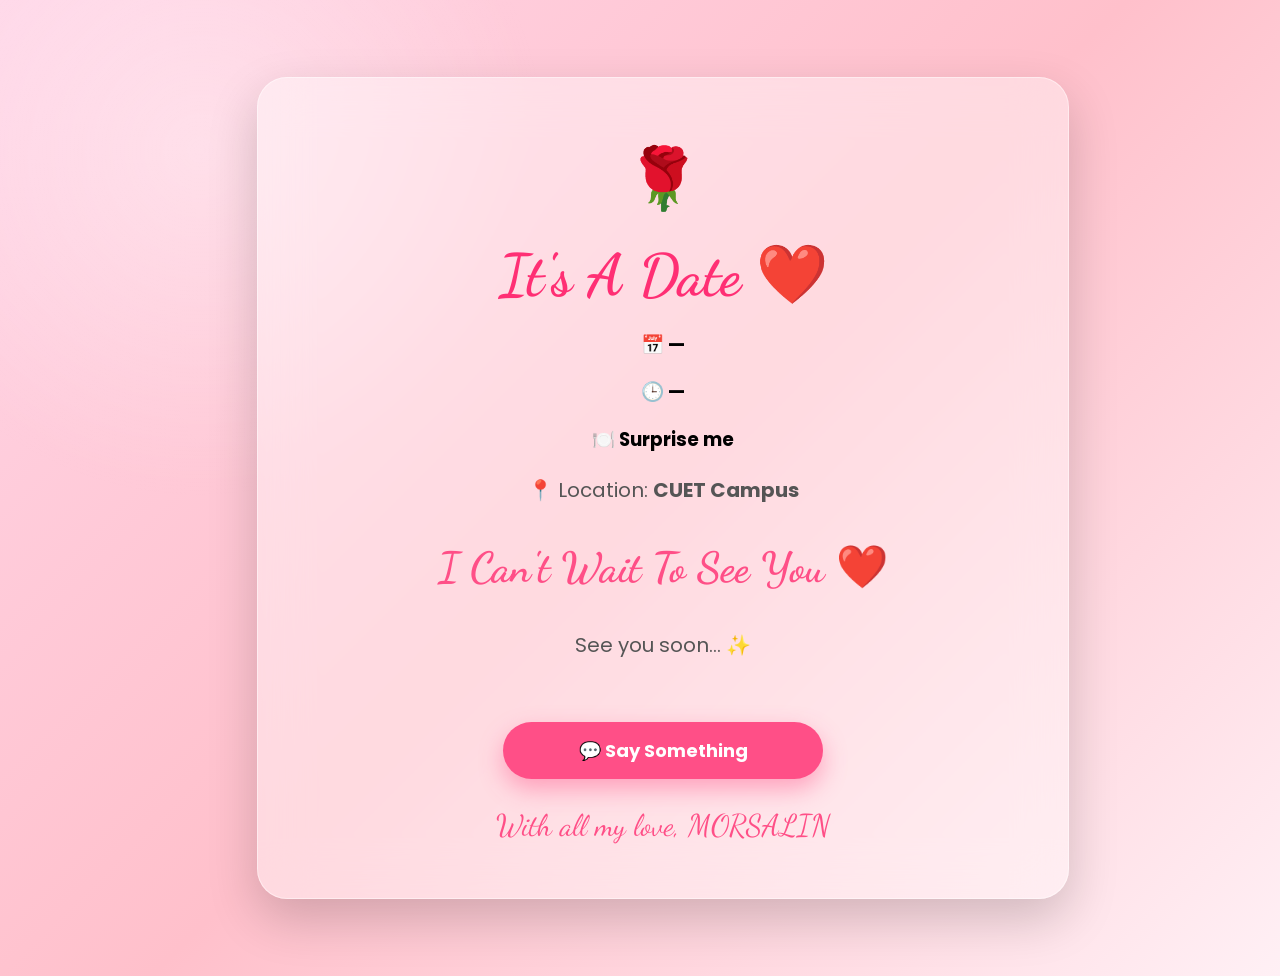
==== final.html @ 5079871b "Add initial HTML structure for date page" ====
<!DOCTYPE html>
<html lang="en">
<head>
<meta charset="UTF-8">
<meta name="viewport" content="width=device-width, initial-scale=1.0, user-scalable=yes">
<title>Our Date ❤️</title>
<link rel="stylesheet" href="style.css">
<link href="https://fonts.googleapis.com/css2?family=Dancing+Script:wght@700&family=Poppins:wght@300;400;600;700&display=swap" rel="stylesheet">
</head>
<body>

<audio id="bgMusic" loop>
  <source src="music/love.mp3" type="audio/mpeg">
</audio>

<div id="mainPage">
  <div class="card">
    <div style="font-size:60px;">🌹</div>
    <h1>It's A Date ❤️</h1>
    <div id="result"></div>
    <p class="location-line">📍 Location: <b>CUET Campus</b></p>
    <h2 style="color:#ff4f87;font-family:'Dancing Script',cursive;font-size:clamp(28px,6vw,42px);margin-top:20px;">
      I Can't Wait To See You ❤️
    </h2>
    <p>See you soon... ✨</p>

    <button class="yes" onclick="saySomething()" style="margin-top:25px; width:85%; max-width:320px;">💬 Say Something</button>

    <div class="signature">With all my love, MORSALIN</div>
  </div>
</div>

<script src="script.js"></script>
</body>
</html>
---- style.css ----
* =====================================================
   RESET
===================================================== */
*{
  margin:0;
  padding:0;
  box-sizing:border-box;
}

html,body{
  width:100%;
  min-height:100vh;
  min-height:100dvh;
}

body{
  font-family:'Poppins',sans-serif;
  background:linear-gradient(135deg,#ffd6e8,#ffc0cb,#fff0f5);
  overflow-x:hidden;
  overflow-y:auto;
  -webkit-tap-highlight-color:transparent;
}

/* =====================================================
   MAIN PAGE
===================================================== */
#mainPage{
  width:100%;
  min-height:100vh;
  min-height:100dvh;
  display:flex;
  justify-content:center;
  align-items:center;
  padding:30px 15px;
}

/* =====================================================
   CARD
===================================================== */
.card{
  width:700px;
  max-width:94%;
  background:rgba(255,255,255,.4);
  backdrop-filter:blur(25px);
  -webkit-backdrop-filter:blur(25px);
  border:1px solid rgba(255,255,255,.45);
  border-radius:30px;
  padding:55px;
  text-align:center;
  box-shadow:0 20px 50px rgba(0,0,0,.18);
  animation:fadeUp .8s;
  transition:.4s;
}

@media(hover:hover){
  .card:hover{
    transform:translateY(-6px);
    box-shadow:0 30px 70px rgba(0,0,0,.22);
  }
}

/* =====================================================
   FLOWER / TITLE / TEXT
===================================================== */
.flower{
  font-size:60px;
  animation:rotateFlower 6s linear infinite;
}

@keyframes rotateFlower{
  0%{transform:rotate(0deg);}
  100%{transform:rotate(360deg);}
}

h1{
  font-family:'Dancing Script',cursive;
  font-size:clamp(32px,7vw,58px);
  color:#ff2f74;
  margin:18px 0;
  line-height:1.2;
}

.card p{
  font-size:clamp(15px,3.2vw,20px);
  line-height:1.7;
  color:#555;
  margin-bottom:35px;
}

/* =====================================================
   BUTTONS
===================================================== */
.buttons{
  display:flex;
  justify-content:center;
  gap:20px;
  flex-wrap:wrap;
}

button{
  padding:15px 40px;
  border:none;
  border-radius:50px;
  cursor:pointer;
  font-size:18px;
  font-weight:bold;
  font-family:inherit;
  transition:.3s;
  min-height:48px;
}

button:active{
  transform:scale(.95);
}

.yes{
  background:#ff4f87;
  color:#fff;
  box-shadow:0 10px 25px rgba(255,79,135,.45);
  animation:pulse 1.6s infinite;
}

@media(hover:hover){
  .yes:hover{transform:translateY(-4px) scale(1.05);}
}

@keyframes pulse{
  0%,100%{box-shadow:0 0 0 rgba(255,79,135,.4);}
  50%{box-shadow:0 0 25px rgba(255,79,135,.7);}
}

.no{
  background:#fff;
  color:#ff4f87;
  border:2px solid #ffd3e2;
}

@media(hover:hover){
  .no:hover{background:#ffe8f0;transform:scale(1.04);}
}

/* =====================================================
   SECRET FLOWER / HINT
===================================================== */
.secretFlower{
  margin-top:30px;
  font-size:32px;
  cursor:pointer;
  transition:.35s;
  display:inline-block;
}

.secretFlower:active,
.secretFlower:hover{
  transform:scale(1.3);
}

.hint{
  margin-top:25px;
  color:#888;
  font-size:14px;
  letter-spacing:1px;
}

/* =====================================================
   ENVELOPE / LOADING SCREEN
===================================================== */
#loading{
  position:fixed;
  inset:0;
  display:flex;
  justify-content:center;
  align-items:center;
  background:linear-gradient(135deg,#ffd6e8,#ffc0cb,#fff0f5);
  z-index:9999;
  transition:opacity .8s ease, visibility .8s ease;
  padding:20px;
}

.envelope{
  width:280px;
  max-width:100%;
  height:190px;
  background:linear-gradient(145deg,#ff5f94,#ff7fb1);
  border-radius:18px;
  display:flex;
  justify-content:center;
  align-items:center;
  cursor:pointer;
  box-shadow:0 20px 45px rgba(0,0,0,.25);
  animation:floatEnvelope 3s ease-in-out infinite;
  transition:.35s;
}

.envelope:active,
.envelope:hover{
  transform:scale(1.06) rotate(-2deg);
}

.letter{
  text-align:center;
  color:#fff;
  padding:10px;
}

.letter h2{
  font-family:'Dancing Script',cursive;
  font-size:clamp(26px,6vw,38px);
  margin-top:8px;
}

.letter p{
  margin-top:6px;
  font-size:16px;
  opacity:.9;
}

@keyframes floatEnvelope{
  0%,100%{transform:translateY(0);}
  50%{transform:translateY(-14px);}
}

.hideLoading{
  opacity:0;
  visibility:hidden;
}

/* =====================================================
   MUSIC BUTTON
===================================================== */
#musicBtn{
  position:fixed;
  right:18px;
  bottom:18px;
  width:54px;
  height:54px;
  border:none;
  border-radius:50%;
  background:#ff4f87;
  color:#fff;
  font-size:24px;
  cursor:pointer;
  box-shadow:0 12px 25px rgba(0,0,0,.25);
  transition:.3s;
  z-index:999;
}

#musicBtn:active,
#musicBtn:hover{
  transform:scale(1.12) rotate(12deg);
}

/* =====================================================
   DATE / TIME PICKER PAGE
===================================================== */
.date-form{
  display:flex;
  flex-direction:column;
  gap:8px;
  text-align:left;
  margin-bottom:35px;
}

.date-form label{
  font-weight:600;
  color:#ff4f87;
  font-size:15px;
  margin-top:14px;
}

.date-form input[type="date"],
.date-form input[type="time"]{
  width:100%;
  padding:14px 16px;
  border-radius:14px;
  border:2px solid #ffc4d6;
  background:rgba(255,255,255,.85);
  color:#333;
  font-family:inherit;
  font-size:16px;
  min-height:50px;
  outline:none;
  transition:.25s;
  -webkit-appearance:none;
  appearance:none;
}

.date-form input[type="date"]:focus,
.date-form input[type="time"]:focus{
  border-color:#ff4f87;
  box-shadow:0 0 0 4px rgba(255,79,135,.15);
}

/* =====================================================
   FOOD PAGE
===================================================== */
.container{
  width:100%;
  min-height:100vh;
  min-height:100dvh;
  display:flex;
  justify-content:center;
  align-items:center;
  padding:30px 15px;
}

.subtitle{
  color:#666;
  margin-bottom:25px;
  font-size:16px;
}

.food-list{
  display:flex;
  flex-direction:column;
  gap:14px;
  text-align:left;
  margin-bottom:10px;
}

.food-list label{
  display:flex;
  align-items:center;
  gap:12px;
  padding:14px 18px;
  background:rgba(255,255,255,.6);
  border:2px solid #ffd3e2;
  border-radius:16px;
  font-size:17px;
  cursor:pointer;
  transition:.25s;
}

.food-list label:active,
.food-list label:hover{
  background:#ffe8f0;
}

.food-list input[type="checkbox"]{
  width:22px;
  height:22px;
  accent-color:#ff4f87;
  flex-shrink:0;
}

/* =====================================================
   FLOATING HEARTS / ROSES / SPARKLES
===================================================== */
.floatingHeart{
  position:fixed;
  bottom:-40px;
  pointer-events:none;
  animation:heartFloat linear forwards;
  opacity:.65;
  z-index:-1;
}

@keyframes heartFloat{
  0%{transform:translateY(0) scale(.6);opacity:0;}
  20%{opacity:.8;}
  100%{transform:translateY(-120vh) scale(1.5);opacity:0;}
}

.rose{
  position:fixed;
  top:-50px;
  pointer-events:none;
  animation:roseFall linear forwards;
  z-index:-2;
  opacity:.85;
}

@keyframes roseFall{
  0%{transform:translateY(-50px) rotate(0deg);opacity:0;}
  20%{opacity:1;}
  100%{transform:translateY(110vh) rotate(360deg);opacity:0;}
}

.sparkle{
  position:fixed;
  width:8px;
  height:8px;
  background:#fff;
  border-radius:50%;
  box-shadow:0 0 12px #fff;
  animation:sparkle 2s linear infinite;
  pointer-events:none;
}

@keyframes sparkle{
  0%{opacity:0;transform:scale(0);}
  50%{opacity:1;transform:scale(1.3);}
  100%{opacity:0;transform:scale(0);}
}

.cursorHeart{
  position:fixed;
  font-size:18px;
  pointer-events:none;
  animation:cursorHeartAnim 1s linear forwards;
  z-index:5;
}

@keyframes cursorHeartAnim{
  0%{opacity:1;transform:translateY(0) scale(.5);}
  100%{opacity:0;transform:translateY(-40px) scale(1.5);}
}

/* =====================================================
   BACKGROUND GLOW
===================================================== */
body::before{
  content:"";
  position:fixed;
  width:700px;
  height:700px;
  max-width:150vw;
  background:radial-gradient(circle,rgba(255,255,255,.35),transparent 70%);
  top:-200px;
  left:-150px;
  animation:moveGlow 12s infinite alternate;
  pointer-events:none;
  z-index:-3;
}

@keyframes moveGlow{
  0%{transform:translate(0,0);}
  100%{transform:translate(200px,150px);}
}

/* =====================================================
   PAGE TRANSITION
===================================================== */
.fadeOut{
  animation:fadeOut .6s forwards;
}

@keyframes fadeOut{
  to{opacity:0;transform:scale(.97);}
}

@keyframes fadeUp{
  from{opacity:0;transform:translateY(40px);}
  to{opacity:1;transform:translateY(0);}
}

/* =====================================================
   FALLING ROSES ON FINAL PAGE
===================================================== */
@keyframes fall{
  0%{transform:translateY(-50px) rotate(0deg);}
  100%{transform:translateY(110vh) rotate(360deg);}
}

/* =====================================================
   SCROLLBAR / SELECTION
===================================================== */
::-webkit-scrollbar{width:8px;}
::-webkit-scrollbar-thumb{background:#ff5d8f;border-radius:20px;}
::selection{background:#ff5d8f;color:#fff;}

/* =====================================================
   FOOTER
===================================================== */
.footer{
  position:fixed;
  bottom:10px;
  width:100%;
  text-align:center;
  font-size:12px;
  color:#777;
  letter-spacing:1px;
  opacity:.8;
}

/* =====================================================
   RESPONSIVE
===================================================== */
@media(max-width:768px){
  .card{
    width:100%;
    padding:32px 24px;
  }
  .buttons{
    flex-direction:column;
    gap:14px;
  }
  button{
    width:100%;
  }
  .envelope{
    width:230px;
    height:160px;
  }
}

@media(max-width:420px){
  .card{
    padding:26px 18px;
    border-radius:22px;
  }
  .flower{font-size:48px;}
}

/* Quick-pick chips */
.chip-group{
  display:flex;
  flex-wrap:wrap;
  gap:10px;
  margin-top:6px;
}

.chip{
  padding:11px 18px;
  border-radius:22px;
  border:2px solid #ffc4d6;
  background:rgba(255,255,255,.7);
  color:#ff4f87;
  font-size:14px;
  font-weight:600;
  font-family:inherit;
  cursor:pointer;
  transition:.2s;
  min-height:44px;
}

.chip:active,
.chip:hover{
  background:#ffe8f0;
}

.chip.active{
  background:#ff4f87;
  color:#fff;
  border-color:#ff4f87;
  box-shadow:0 6px 16px rgba(255,79,135,.35);
}

.or-divider{
  text-align:left;
  color:#aaa;
  font-size:13px;
  margin:14px 0 6px;
  letter-spacing:.5px;
}

.skip-link{
  margin-top:18px;
  background:none;
  border:none;
  color:#999;
  font-size:14px;
  text-decoration:underline;
  cursor:pointer;
  font-family:inherit;
  padding:10px;
}

.skip-link:active,
.skip-link:hover{
  color:#ff4f87;
}

.location-line{
  margin-top:14px;
  color:#666;
  font-size:15px;
}

.signature{
  margin-top:28px;
  font-family:'Dancing Script',cursive;
  font-size:clamp(24px,5vw,30px);
  color:#ff4f87;
}
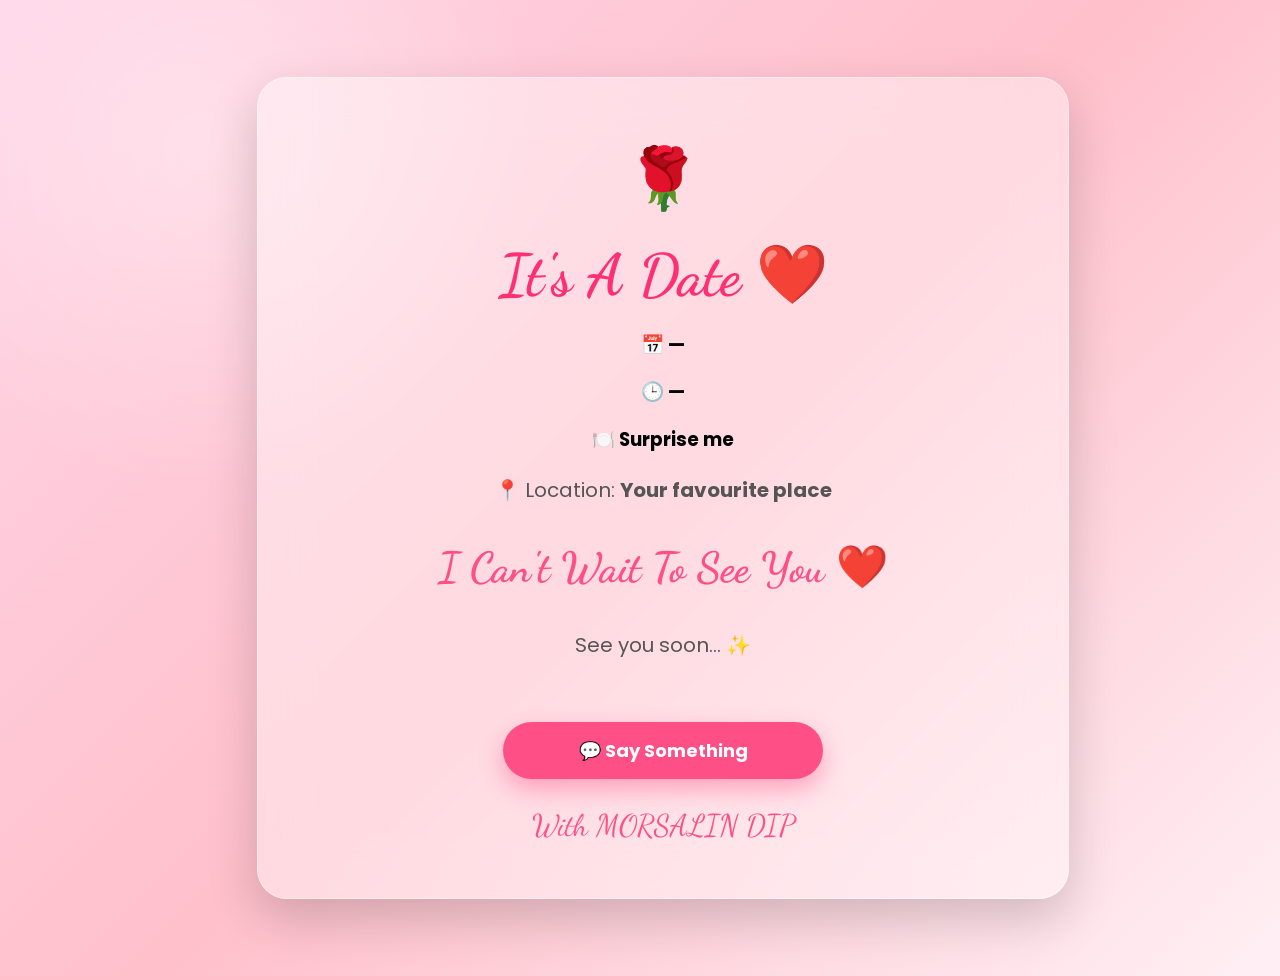
==== commit 3f0f5079: "Update final.html" ====
--- a/final.html
+++ b/final.html
@@ -18,7 +18,7 @@
     <div style="font-size:60px;">🌹</div>
     <h1>It's A Date ❤️</h1>
     <div id="result"></div>
-    <p class="location-line">📍 Location: <b>CUET Campus</b></p>
+    <p class="location-line">📍 Location: <b>Your favourite place</b></p>
     <h2 style="color:#ff4f87;font-family:'Dancing Script',cursive;font-size:clamp(28px,6vw,42px);margin-top:20px;">
       I Can't Wait To See You ❤️
     </h2>
@@ -26,7 +26,7 @@
 
     <button class="yes" onclick="saySomething()" style="margin-top:25px; width:85%; max-width:320px;">💬 Say Something</button>
 
-    <div class="signature">With all my love, MORSALIN</div>
+    <div class="signature">With MORSALIN DIP</div>
   </div>
 </div>
 
